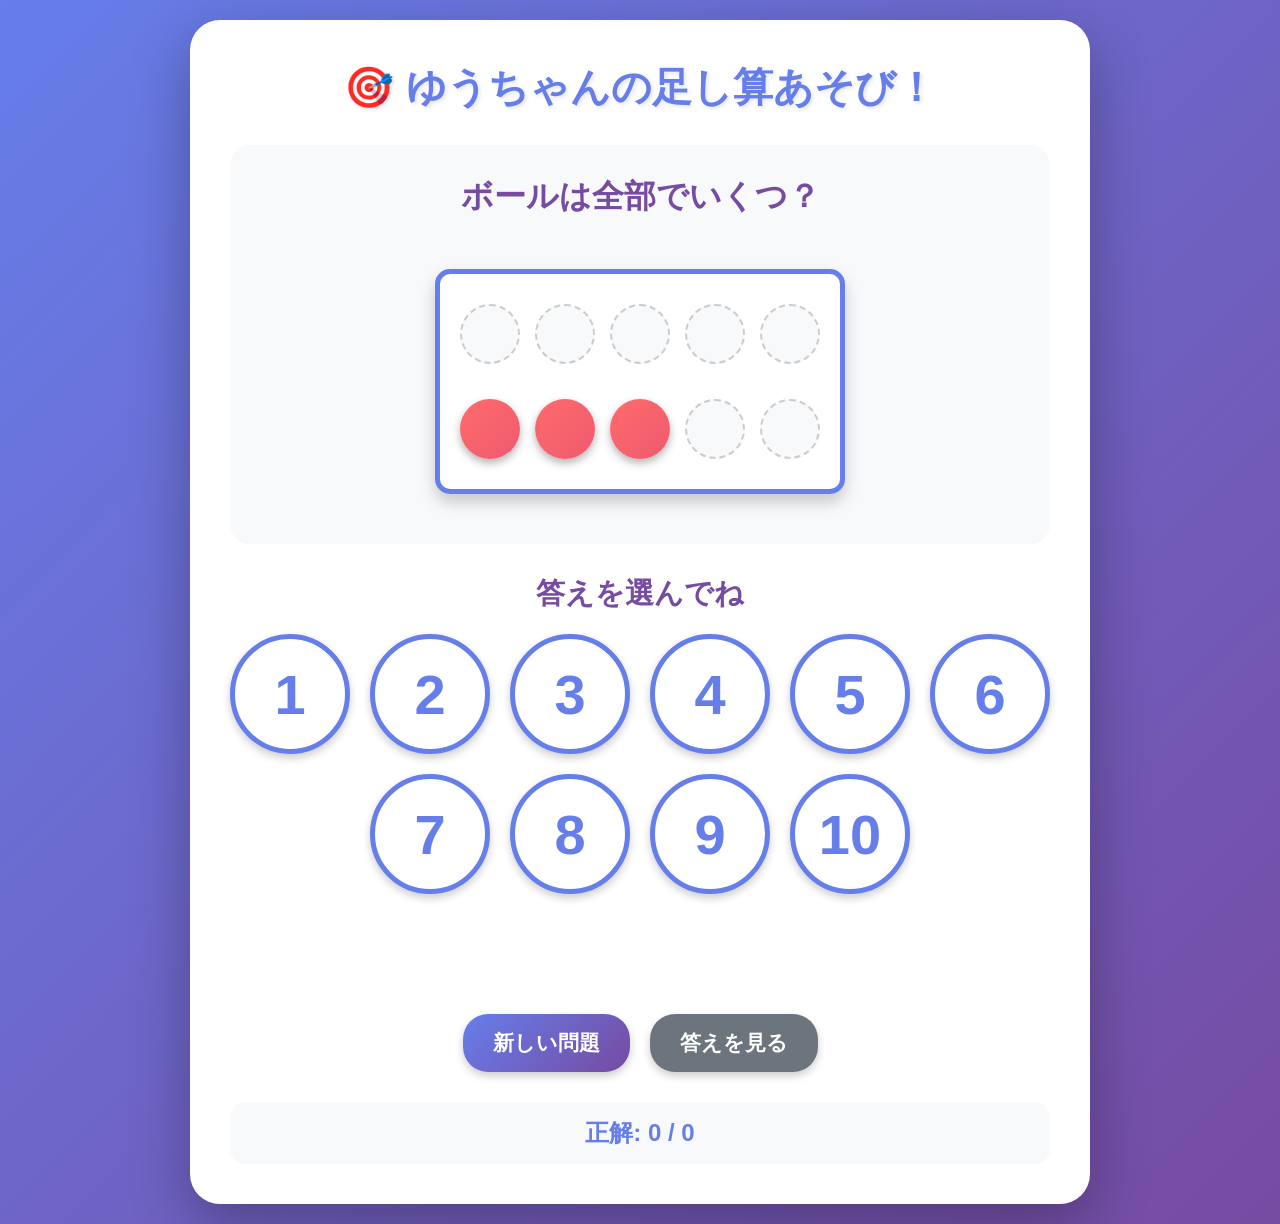
==== index.html @ e551dd6e "Add files via upload" ====
<!DOCTYPE html>
<html lang="ja">
<head>
    <meta charset="UTF-8">
    <meta name="viewport" content="width=device-width, initial-scale=1.0">
    <title>ヌマーカステンで足し算 - ピグマリオン</title>
    <link rel="stylesheet" href="numicon-style.css">
</head>
<body>
    <div class="container">
        <header>
            <h1>🎯 ゆうちゃんの足し算あそび！</h1>
        </header>

        <div class="game-area">
            <div class="question-section">
                <h2>ボールは全部でいくつ？</h2>
                <div class="box-container">
                    <div class="ball-box" id="ballBox">
                        <div class="box-row top-row" id="topRow"></div>
                        <div class="box-row bottom-row" id="bottomRow"></div>
                    </div>
                </div>
            </div>

            <div class="answer-selector">
                <h2>答えを選んでね</h2>
                <div class="number-buttons" id="numberButtons"></div>
            </div>

            <div class="feedback" id="feedback"></div>

            <div class="controls">
                <button class="btn btn-primary" id="newQuestionBtn">新しい問題</button>
                <button class="btn btn-secondary" id="showAnswerBtn">答えを見る</button>
            </div>

            <div class="score">
                <p>正解: <span id="correctCount">0</span> / <span id="totalCount">0</span></p>
            </div>
        </div>
    </div>

    <script src="numicon-script.js"></script>
</body>
</html>
---- numicon-style.css ----
* {
    margin: 0;
    padding: 0;
    box-sizing: border-box;
}

body {
    font-family: 'Comic Sans MS', 'Hiragino Kaku Gothic ProN', 'Hiragino Sans', Meiryo, sans-serif;
    background: linear-gradient(135deg, #667eea 0%, #764ba2 100%);
    min-height: 100vh;
    display: flex;
    justify-content: center;
    align-items: center;
    padding: 20px;
}

.container {
    background: white;
    border-radius: 30px;
    box-shadow: 0 20px 60px rgba(0, 0, 0, 0.3);
    max-width: 900px;
    width: 100%;
    padding: 40px;
}

header {
    text-align: center;
    margin-bottom: 30px;
}

header h1 {
    color: #667eea;
    font-size: 2.5em;
    text-shadow: 2px 2px 4px rgba(0, 0, 0, 0.1);
}

.game-area {
    display: flex;
    flex-direction: column;
    gap: 30px;
}

.question-section {
    background: #f8f9fa;
    border-radius: 20px;
    padding: 30px;
    text-align: center;
}

.question-section h2 {
    color: #764ba2;
    margin-bottom: 30px;
    font-size: 2em;
}

.box-container {
    display: flex;
    justify-content: center;
    align-items: center;
    padding: 20px;
}

.ball-box {
    background: #fff;
    border: 5px solid #667eea;
    border-radius: 15px;
    padding: 20px;
    box-shadow: 0 8px 16px rgba(0, 0, 0, 0.2);
    display: flex;
    flex-direction: column;
    gap: 15px;
}

.box-row {
    display: flex;
    gap: 15px;
    justify-content: center;
    align-items: center;
    min-height: 80px;
}

.ball {
    width: 60px;
    height: 60px;
    border-radius: 50%;
    background: linear-gradient(135deg, #ff6b6b 0%, #ee5a6f 100%);
    box-shadow: 0 4px 8px rgba(0, 0, 0, 0.3);
    animation: ballAppear 0.5s ease;
}

@keyframes ballAppear {
    from {
        opacity: 0;
        transform: scale(0);
    }
    to {
        opacity: 1;
        transform: scale(1);
    }
}

.empty-slot {
    width: 60px;
    height: 60px;
    border-radius: 50%;
    border: 2px dashed #ccc;
    background: #f8f9fa;
}

.answer-selector {
    text-align: center;
}

.answer-selector h2 {
    color: #764ba2;
    margin-bottom: 20px;
    font-size: 1.8em;
}

.number-buttons {
    display: flex;
    justify-content: center;
    gap: 20px;
    flex-wrap: wrap;
}

.number-button {
    width: 120px;
    height: 120px;
    border-radius: 50%;
    border: 5px solid #667eea;
    background: white;
    color: #667eea;
    font-size: 3.5em;
    font-weight: bold;
    cursor: pointer;
    transition: all 0.3s ease;
    display: flex;
    justify-content: center;
    align-items: center;
    box-shadow: 0 4px 8px rgba(0, 0, 0, 0.2);
    touch-action: manipulation;
    -webkit-tap-highlight-color: transparent;
}

.number-button:hover {
    transform: scale(1.15);
    background: #667eea;
    color: white;
    box-shadow: 0 6px 12px rgba(102, 126, 234, 0.4);
}

.number-button.correct {
    background: #28a745;
    border-color: #28a745;
    color: white;
    animation: correctPulse 0.6s ease;
}

.number-button.incorrect {
    background: #dc3545;
    border-color: #dc3545;
    color: white;
    animation: incorrectShake 0.5s ease;
}

@keyframes correctPulse {
    0%, 100% { transform: scale(1); }
    50% { transform: scale(1.2); }
}

@keyframes incorrectShake {
    0%, 100% { transform: translateX(0); }
    25% { transform: translateX(-10px); }
    75% { transform: translateX(10px); }
}

.feedback {
    text-align: center;
    min-height: 60px;
    font-size: 2em;
    font-weight: bold;
    padding: 20px;
    border-radius: 15px;
    transition: all 0.3s ease;
}

.feedback.correct {
    background: #d4edda;
    color: #155724;
    animation: fadeIn 0.3s ease;
}

.feedback.incorrect {
    background: #f8d7da;
    color: #721c24;
    animation: fadeIn 0.3s ease;
}

.feedback.hidden {
    opacity: 0;
    visibility: hidden;
}

@keyframes fadeIn {
    from {
        opacity: 0;
        transform: translateY(-10px);
    }
    to {
        opacity: 1;
        transform: translateY(0);
    }
}

.controls {
    display: flex;
    justify-content: center;
    gap: 20px;
    flex-wrap: wrap;
}

.btn {
    padding: 15px 30px;
    font-size: 1.3em;
    border: none;
    border-radius: 25px;
    cursor: pointer;
    font-weight: bold;
    transition: all 0.3s ease;
    font-family: inherit;
    box-shadow: 0 4px 8px rgba(0, 0, 0, 0.2);
}

.btn-primary {
    background: linear-gradient(135deg, #667eea 0%, #764ba2 100%);
    color: white;
}

.btn-primary:hover {
    transform: translateY(-2px);
    box-shadow: 0 6px 12px rgba(0, 0, 0, 0.3);
}

.btn-primary:active {
    transform: translateY(0);
}

.btn-secondary {
    background: #6c757d;
    color: white;
}

.btn-secondary:hover {
    background: #5a6268;
    transform: translateY(-2px);
    box-shadow: 0 6px 12px rgba(0, 0, 0, 0.3);
}

.score {
    text-align: center;
    font-size: 1.5em;
    color: #667eea;
    font-weight: bold;
    padding: 15px;
    background: #f8f9fa;
    border-radius: 15px;
}

/* レスポンシブデザイン */
@media (max-width: 768px) {
    header h1 {
        font-size: 1.8em;
    }

    .ball {
        width: 50px;
        height: 50px;
    }

    .empty-slot {
        width: 50px;
        height: 50px;
    }

    .number-button {
        width: 90px;
        height: 90px;
        font-size: 2.5em;
        border-width: 4px;
    }

    .btn {
        font-size: 1.1em;
        padding: 12px 24px;
    }
}
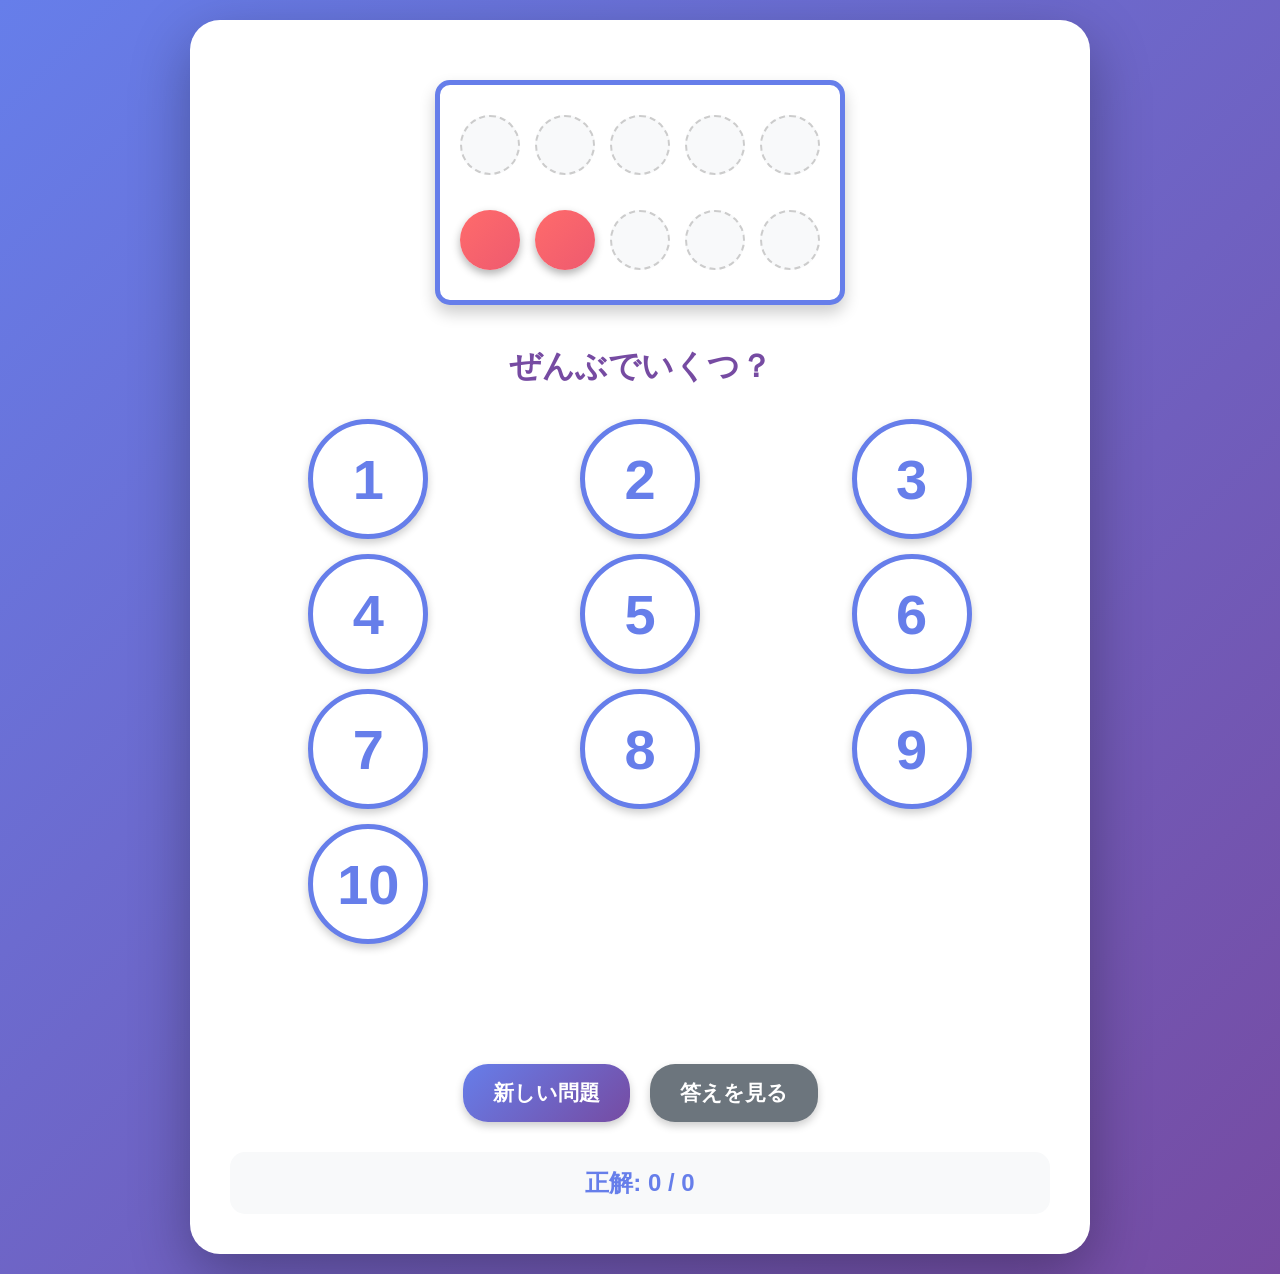
==== commit 3e8ad141: "Add files via upload" ====
--- a/index.html
+++ b/index.html
@@ -8,23 +8,18 @@
 </head>
 <body>
     <div class="container">
-        <header>
-            <h1>🎯 ゆうちゃんの足し算あそび！</h1>
-        </header>
-
         <div class="game-area">
             <div class="question-section">
-                <h2>ボールは全部でいくつ？</h2>
                 <div class="box-container">
                     <div class="ball-box" id="ballBox">
                         <div class="box-row top-row" id="topRow"></div>
                         <div class="box-row bottom-row" id="bottomRow"></div>
                     </div>
                 </div>
+                <h2 class="question-text">ぜんぶでいくつ？</h2>
             </div>
 
             <div class="answer-selector">
-                <h2>答えを選んでね</h2>
                 <div class="number-buttons" id="numberButtons"></div>
             </div>
 
--- a/numicon-style.css
+++ b/numicon-style.css
@@ -23,17 +23,6 @@
     padding: 40px;
 }
 
-header {
-    text-align: center;
-    margin-bottom: 30px;
-}
-
-header h1 {
-    color: #667eea;
-    font-size: 2.5em;
-    text-shadow: 2px 2px 4px rgba(0, 0, 0, 0.1);
-}
-
 .game-area {
     display: flex;
     flex-direction: column;
@@ -41,16 +30,14 @@
 }
 
 .question-section {
-    background: #f8f9fa;
-    border-radius: 20px;
-    padding: 30px;
     text-align: center;
 }
 
-.question-section h2 {
+.question-text {
     color: #764ba2;
-    margin-bottom: 30px;
+    margin-top: 20px;
     font-size: 2em;
+    font-weight: bold;
 }
 
 .box-container {
@@ -111,21 +98,18 @@
     text-align: center;
 }
 
-.answer-selector h2 {
-    color: #764ba2;
-    margin-bottom: 20px;
-    font-size: 1.8em;
-}
-
 .number-buttons {
-    display: flex;
-    justify-content: center;
-    gap: 20px;
-    flex-wrap: wrap;
+    display: grid;
+    grid-template-columns: repeat(3, 1fr);
+    gap: 15px;
+    max-width: 100%;
+    margin: 0 auto;
+    padding: 0 10px;
 }
 
 .number-button {
-    width: 120px;
+    width: 100%;
+    max-width: 120px;
     height: 120px;
     border-radius: 50%;
     border: 5px solid #667eea;
@@ -141,6 +125,8 @@
     box-shadow: 0 4px 8px rgba(0, 0, 0, 0.2);
     touch-action: manipulation;
     -webkit-tap-highlight-color: transparent;
+    aspect-ratio: 1;
+    margin: 0 auto;
 }
 
 .number-button:hover {
@@ -269,8 +255,9 @@
 
 /* レスポンシブデザイン */
 @media (max-width: 768px) {
-    header h1 {
-        font-size: 1.8em;
+    .container {
+        padding: 20px;
+        border-radius: 20px;
     }
 
     .ball {
@@ -283,15 +270,72 @@
         height: 50px;
     }
 
+    .question-text {
+        font-size: 1.5em;
+        margin-top: 15px;
+    }
+
+    .number-buttons {
+        grid-template-columns: repeat(3, 1fr);
+        gap: 10px;
+        padding: 0 5px;
+    }
+
     .number-button {
-        width: 90px;
-        height: 90px;
+        width: 100%;
+        max-width: 100px;
+        height: 100px;
         font-size: 2.5em;
         border-width: 4px;
+        aspect-ratio: 1;
     }
 
     .btn {
         font-size: 1.1em;
         padding: 12px 24px;
     }
-}
+
+    .ball-box {
+        padding: 15px;
+    }
+
+    .box-row {
+        gap: 10px;
+        min-height: 70px;
+    }
+}
+
+/* iPhone縦画面用の最適化 */
+@media (max-width: 480px) and (orientation: portrait) {
+    .container {
+        padding: 15px;
+        border-radius: 15px;
+    }
+
+    .number-buttons {
+        grid-template-columns: repeat(3, 1fr);
+        gap: 8px;
+    }
+
+    .number-button {
+        width: 100%;
+        height: auto;
+        aspect-ratio: 1;
+        font-size: 2.2em;
+        padding: 0;
+    }
+
+    .question-text {
+        font-size: 1.3em;
+        margin-top: 10px;
+    }
+
+    .ball-box {
+        padding: 10px;
+    }
+
+    .ball, .empty-slot {
+        width: 45px;
+        height: 45px;
+    }
+}
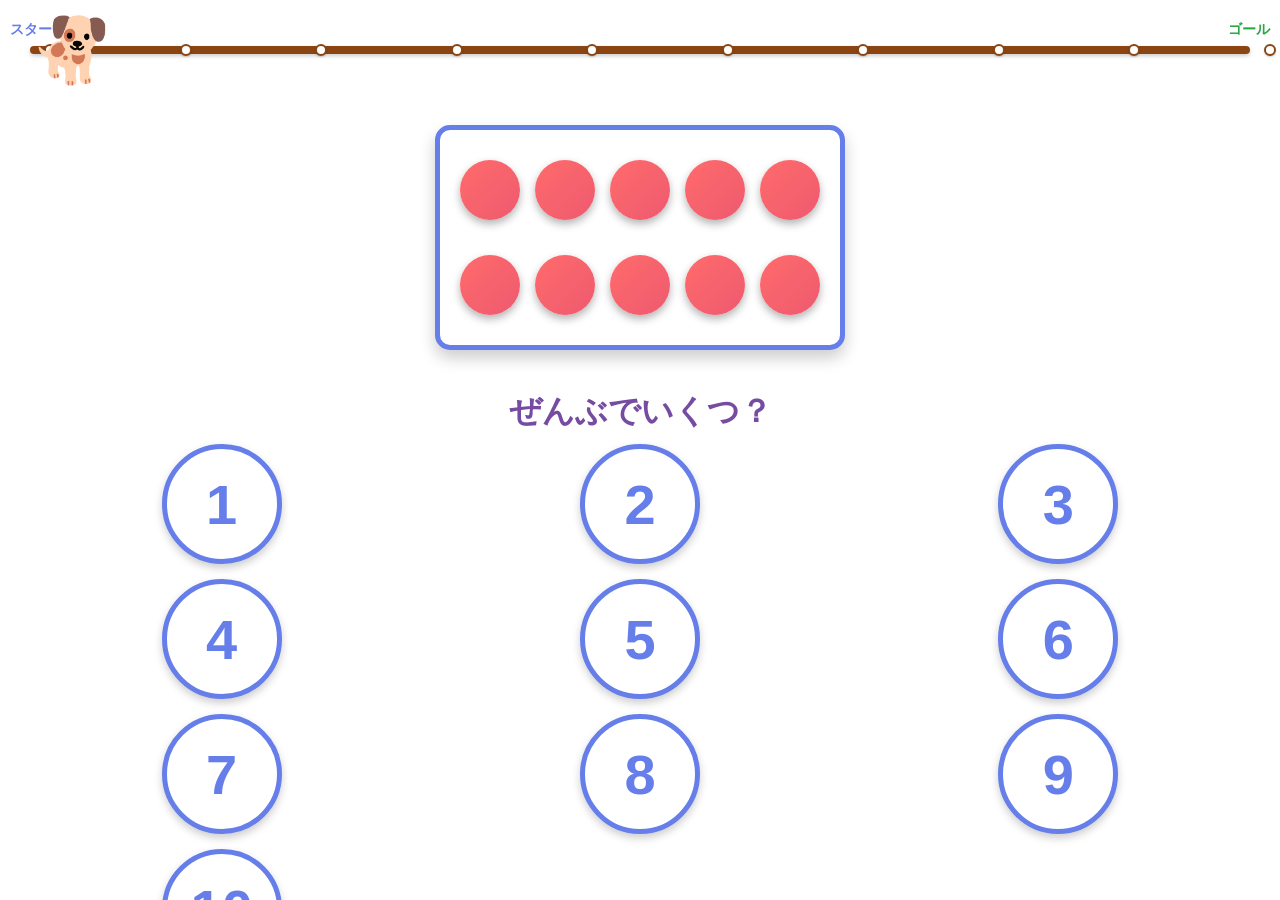
==== commit a4629693: "Add files via upload" ====
--- a/index.html
+++ b/index.html
@@ -10,6 +10,13 @@
     <div class="container">
         <div class="game-area">
             <div class="question-section">
+                <div class="progress-track" id="progressTrack">
+                    <div class="road"></div>
+                    <div class="road-markers" id="roadMarkers"></div>
+                    <div class="start-label">スタート</div>
+                    <div class="goal-label">ゴール</div>
+                    <div class="dog" id="dog">🐕</div>
+                </div>
                 <div class="box-container">
                     <div class="ball-box" id="ballBox">
                         <div class="box-row top-row" id="topRow"></div>
@@ -25,6 +32,11 @@
 
             <div class="feedback" id="feedback"></div>
 
+            <div class="completion-screen" id="completionScreen" style="display: none;">
+                <div class="completion-message" id="completionMessage"></div>
+                <button class="btn btn-primary" id="reviewBtn">復習テスト開始</button>
+            </div>
+
             <div class="controls">
                 <button class="btn btn-primary" id="newQuestionBtn">新しい問題</button>
                 <button class="btn btn-secondary" id="showAnswerBtn">答えを見る</button>
--- a/numicon-style.css
+++ b/numicon-style.css
@@ -7,30 +7,120 @@
 body {
     font-family: 'Comic Sans MS', 'Hiragino Kaku Gothic ProN', 'Hiragino Sans', Meiryo, sans-serif;
     background: linear-gradient(135deg, #667eea 0%, #764ba2 100%);
-    min-height: 100vh;
+    height: 100vh;
     display: flex;
     justify-content: center;
     align-items: center;
-    padding: 20px;
+    padding: 0;
+    overflow: hidden;
 }
 
 .container {
     background: white;
-    border-radius: 30px;
-    box-shadow: 0 20px 60px rgba(0, 0, 0, 0.3);
-    max-width: 900px;
+    border-radius: 0;
+    box-shadow: none;
+    max-width: 100%;
     width: 100%;
-    padding: 40px;
+    height: 100vh;
+    padding: 10px;
+    overflow-y: auto;
+    -webkit-overflow-scrolling: touch;
 }
 
 .game-area {
     display: flex;
     flex-direction: column;
-    gap: 30px;
+    gap: 10px;
+    height: 100%;
+    justify-content: flex-start;
 }
 
 .question-section {
     text-align: center;
+}
+
+.progress-track {
+    position: relative;
+    width: 100%;
+    height: 80px;
+    margin-bottom: 15px;
+    padding: 0 20px;
+}
+
+.road {
+    position: absolute;
+    top: 50%;
+    left: 20px;
+    right: 20px;
+    height: 8px;
+    background: #8B4513;
+    border-radius: 4px;
+    transform: translateY(-50%);
+    box-shadow: 0 2px 4px rgba(0, 0, 0, 0.2);
+}
+
+.road-markers {
+    position: absolute;
+    top: 50%;
+    left: 20px;
+    right: 20px;
+    height: 8px;
+    transform: translateY(-50%);
+    pointer-events: none;
+}
+
+.road-marker {
+    position: absolute;
+    top: 50%;
+    width: 12px;
+    height: 12px;
+    background: white;
+    border: 2px solid #8B4513;
+    border-radius: 50%;
+    transform: translate(-50%, -50%);
+    box-shadow: 0 1px 2px rgba(0, 0, 0, 0.2);
+}
+
+.start-label {
+    position: absolute;
+    left: 0;
+    top: 10px;
+    font-size: 0.9em;
+    color: #667eea;
+    font-weight: bold;
+}
+
+.goal-label {
+    position: absolute;
+    right: 0;
+    top: 10px;
+    font-size: 0.9em;
+    color: #28a745;
+    font-weight: bold;
+}
+
+.dog {
+    position: absolute;
+    top: 50%;
+    left: 20px;
+    font-size: 4em;
+    transform: translateY(-50%) scaleX(-1);
+    transition: left 0.5s ease;
+    animation: dogRun 0.6s infinite;
+    z-index: 10;
+    display: inline-block;
+}
+
+@keyframes dogRun {
+    0%, 100% {
+        transform: translateY(-50%) scaleX(-1) rotate(0deg);
+    }
+    25% {
+        transform: translateY(-50%) scaleX(-1) rotate(8deg);
+    }
+    75% {
+        transform: translateY(-50%) scaleX(-1) rotate(-8deg);
+    }
 }
 
 .question-text {
@@ -162,48 +252,109 @@
 }
 
 .feedback {
+    position: fixed;
+    top: 50%;
+    left: 50%;
+    transform: translate(-50%, -50%);
     text-align: center;
-    min-height: 60px;
-    font-size: 2em;
+    font-size: 4em;
     font-weight: bold;
-    padding: 20px;
-    border-radius: 15px;
+    padding: 30px 60px;
+    border-radius: 20px;
+    z-index: 1000;
     transition: all 0.3s ease;
+    box-shadow: 0 10px 30px rgba(0, 0, 0, 0.3);
+    pointer-events: none;
 }
 
 .feedback.correct {
-    background: #d4edda;
-    color: #155724;
-    animation: fadeIn 0.3s ease;
+    background: transparent !important;
+    padding: 0 !important;
+    border-radius: 0 !important;
+    box-shadow: none !important;
+    border: none !important;
+    animation: correctPopup 0.5s ease;
+    display: flex;
+    justify-content: center;
+    align-items: center;
+}
+
+.circle-mark {
+    width: 400px;
+    height: 400px;
+    border: 30px solid #28a745;
+    border-radius: 50%;
+    background: transparent;
+    box-shadow: 0 0 30px rgba(40, 167, 69, 0.6);
+    animation: circleAppear 0.5s ease;
+}
+
+@keyframes circleAppear {
+    0% {
+        transform: scale(0.3);
+        opacity: 0;
+    }
+    50% {
+        transform: scale(1.1);
+    }
+    100% {
+        transform: scale(1);
+        opacity: 1;
+    }
 }
 
 .feedback.incorrect {
     background: #f8d7da;
     color: #721c24;
+    animation: incorrectPopup 0.5s ease;
+}
+
+.feedback.show-answer {
+    background: #d4edda;
+    color: #155724;
+    font-size: 2em;
+    padding: 20px 40px;
+    border-radius: 15px;
+    box-shadow: 0 10px 30px rgba(0, 0, 0, 0.3);
     animation: fadeIn 0.3s ease;
 }
 
 .feedback.hidden {
     opacity: 0;
     visibility: hidden;
-}
-
-@keyframes fadeIn {
-    from {
+    transform: translate(-50%, -50%) scale(0.8);
+}
+
+@keyframes correctPopup {
+    0% {
         opacity: 0;
-        transform: translateY(-10px);
-    }
-    to {
+        transform: translate(-50%, -50%) scale(0.3);
+    }
+    50% {
+        transform: translate(-50%, -50%) scale(1.2);
+    }
+    100% {
         opacity: 1;
-        transform: translateY(0);
+        transform: translate(-50%, -50%) scale(1);
+    }
+}
+
+@keyframes incorrectPopup {
+    0% {
+        opacity: 0;
+        transform: translate(-50%, -50%) scale(0.5);
+    }
+    50% {
+        transform: translate(-50%, -50%) scale(1.1);
+    }
+    100% {
+        opacity: 1;
+        transform: translate(-50%, -50%) scale(1);
     }
 }
 
 .controls {
-    display: flex;
-    justify-content: center;
-    gap: 20px;
-    flex-wrap: wrap;
+    display: none;
 }
 
 .btn {
@@ -244,13 +395,51 @@
 }
 
 .score {
+    display: none;
+}
+
+.completion-screen {
     text-align: center;
+    padding: 40px 20px;
+}
+
+.completion-message {
+    font-size: 2.5em;
+    font-weight: bold;
+    color: #667eea;
+    margin-bottom: 30px;
+    line-height: 1.5;
+}
+
+.encouragement {
+    display: block;
+    font-size: 0.8em;
+    color: #764ba2;
+    margin-top: 15px;
+    font-weight: normal;
+}
+
+#reviewBtn {
     font-size: 1.5em;
-    color: #667eea;
-    font-weight: bold;
-    padding: 15px;
-    background: #f8f9fa;
-    border-radius: 15px;
+    padding: 20px 40px;
+    margin-top: 20px;
+}
+
+@media (max-width: 480px) and (orientation: portrait) {
+    .completion-message {
+        font-size: 1.8em;
+        margin-bottom: 20px;
+    }
+    
+    .encouragement {
+        font-size: 0.7em;
+        margin-top: 10px;
+    }
+    
+    #reviewBtn {
+        font-size: 1.2em;
+        padding: 15px 30px;
+    }
 }
 
 /* レスポンシブデザイン */
@@ -307,35 +496,174 @@
 
 /* iPhone縦画面用の最適化 */
 @media (max-width: 480px) and (orientation: portrait) {
+    body {
+        padding: 0;
+    }
+
     .container {
-        padding: 15px;
-        border-radius: 15px;
+        padding: 5px;
+        border-radius: 0;
+        height: 100vh;
+        max-height: 100vh;
+        overflow: hidden;
+    }
+
+    .game-area {
+        gap: 4px;
+        height: 100%;
+        justify-content: space-between;
+    }
+
+    .question-section {
+        flex-shrink: 0;
+    }
+
+    .progress-track {
+        height: 50px;
+        margin-bottom: 4px;
+        padding: 0 15px;
+    }
+    
+    .dog {
+        font-size: 2.2em;
+    }
+    
+    .start-label, .goal-label {
+        font-size: 0.7em;
+        top: 5px;
+    }
+    
+    .road {
+        height: 5px;
+    }
+    
+    .road-marker {
+        width: 8px;
+        height: 8px;
+        border-width: 1px;
+    }
+
+    .box-container {
+        padding: 3px;
+    }
+
+    .ball-box {
+        padding: 6px;
+        gap: 5px;
+    }
+
+    .box-row {
+        gap: 4px;
+        min-height: 40px;
+    }
+
+    .ball, .empty-slot {
+        width: 28px;
+        height: 28px;
+    }
+
+    .question-text {
+        font-size: 0.9em;
+        margin-top: 3px;
+        margin-bottom: 3px;
+    }
+
+    .answer-selector {
+        flex: 1;
+        display: flex;
+        flex-direction: column;
+        justify-content: center;
+        min-height: 0;
+        max-height: calc(100vh - 250px);
     }
 
     .number-buttons {
         grid-template-columns: repeat(3, 1fr);
-        gap: 8px;
+        gap: 4px;
+        padding: 0 3px;
+        flex: 1;
+        align-content: center;
+        max-height: 100%;
     }
 
     .number-button {
         width: 100%;
+        max-width: none;
         height: auto;
         aspect-ratio: 1;
-        font-size: 2.2em;
+        font-size: 1.5em;
+        border-width: 2px;
         padding: 0;
     }
 
+    .feedback.correct {
+        padding: 0;
+    }
+    
+    .circle-mark {
+        width: 200px;
+        height: 200px;
+        border-width: 20px;
+    }
+    
+    .feedback.incorrect {
+        font-size: 2.5em;
+        padding: 15px 30px;
+        border-radius: 12px;
+    }
+}
+
+/* より小さなiPhone用 */
+@media (max-width: 375px) and (orientation: portrait) {
+    .progress-track {
+        height: 45px;
+        margin-bottom: 4px;
+    }
+    
+    .dog {
+        font-size: 2em;
+    }
+    
+    .ball, .empty-slot {
+        width: 25px;
+        height: 25px;
+    }
+
+    .ball-box {
+        padding: 5px;
+        gap: 4px;
+    }
+
+    .box-row {
+        gap: 4px;
+        min-height: 35px;
+    }
+
     .question-text {
-        font-size: 1.3em;
-        margin-top: 10px;
-    }
-
-    .ball-box {
-        padding: 10px;
-    }
-
-    .ball, .empty-slot {
-        width: 45px;
-        height: 45px;
-    }
-}
+        font-size: 0.85em;
+        margin-top: 2px;
+        margin-bottom: 2px;
+    }
+
+    .number-button {
+        font-size: 1.4em;
+    }
+
+    .number-buttons {
+        gap: 3px;
+    }
+    
+    .answer-selector {
+        max-height: calc(100vh - 230px);
+    }
+    
+    .feedback.correct .circle-mark {
+        width: 180px;
+        height: 180px;
+        border-width: 18px;
+    }
+    
+    .answer-selector {
+        max-height: calc(100vh - 230px);
+    }
+}
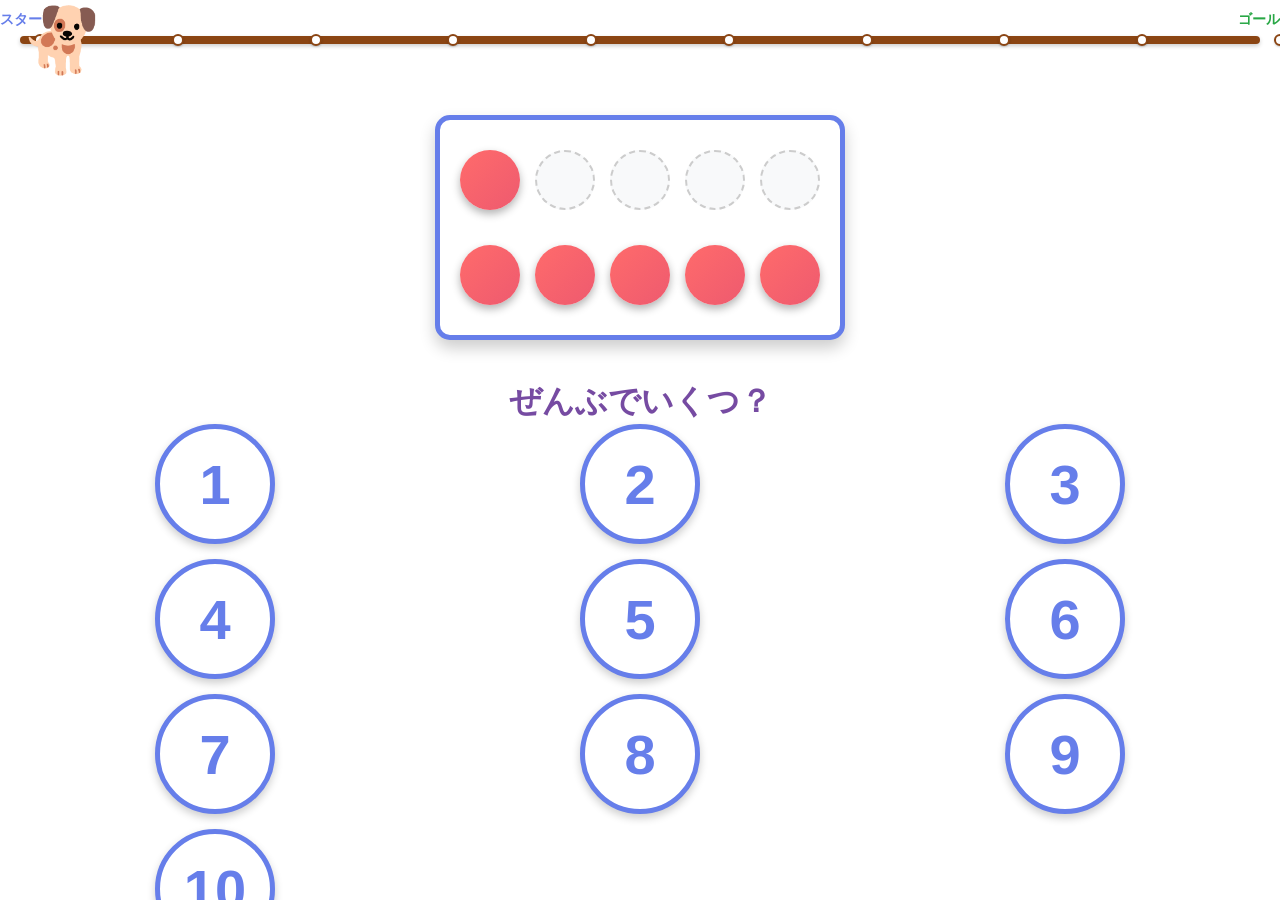
==== commit 37985054: "Add files via upload" ====
--- a/index.html
+++ b/index.html
@@ -2,7 +2,7 @@
 <html lang="ja">
 <head>
     <meta charset="UTF-8">
-    <meta name="viewport" content="width=device-width, initial-scale=1.0">
+    <meta name="viewport" content="width=device-width, initial-scale=1.0, maximum-scale=1.0, user-scalable=no, viewport-fit=cover">
     <title>ヌマーカステンで足し算 - ピグマリオン</title>
     <link rel="stylesheet" href="numicon-style.css">
 </head>
--- a/numicon-style.css
+++ b/numicon-style.css
@@ -8,11 +8,14 @@
     font-family: 'Comic Sans MS', 'Hiragino Kaku Gothic ProN', 'Hiragino Sans', Meiryo, sans-serif;
     background: linear-gradient(135deg, #667eea 0%, #764ba2 100%);
     height: 100vh;
+    height: 100dvh; /* 動的ビューポート高さ */
     display: flex;
     justify-content: center;
     align-items: center;
     padding: 0;
     overflow: hidden;
+    position: fixed;
+    width: 100%;
 }
 
 .container {
@@ -22,17 +25,20 @@
     max-width: 100%;
     width: 100%;
     height: 100vh;
-    padding: 10px;
-    overflow-y: auto;
-    -webkit-overflow-scrolling: touch;
+    height: 100dvh; /* 動的ビューポート高さ */
+    padding: 0;
+    overflow: hidden;
+    display: flex;
+    flex-direction: column;
 }
 
 .game-area {
     display: flex;
     flex-direction: column;
-    gap: 10px;
+    gap: 0;
     height: 100%;
-    justify-content: flex-start;
+    justify-content: space-between;
+    overflow: hidden;
 }
 
 .question-section {
@@ -498,74 +504,86 @@
 @media (max-width: 480px) and (orientation: portrait) {
     body {
         padding: 0;
+        height: 100dvh;
+        position: fixed;
+        width: 100%;
+        overflow: hidden;
     }
 
     .container {
-        padding: 5px;
+        padding: 0;
         border-radius: 0;
         height: 100vh;
+        height: 100dvh;
         max-height: 100vh;
+        max-height: 100dvh;
         overflow: hidden;
+        display: flex;
+        flex-direction: column;
     }
 
     .game-area {
-        gap: 4px;
+        gap: 0;
         height: 100%;
         justify-content: space-between;
+        padding: 3px;
+        box-sizing: border-box;
+        overflow: hidden;
     }
 
     .question-section {
         flex-shrink: 0;
+        padding: 2px 0;
     }
 
     .progress-track {
-        height: 50px;
-        margin-bottom: 4px;
-        padding: 0 15px;
+        height: 45px;
+        margin-bottom: 2px;
+        padding: 0 10px;
     }
     
     .dog {
-        font-size: 2.2em;
+        font-size: 2em;
     }
     
     .start-label, .goal-label {
-        font-size: 0.7em;
-        top: 5px;
+        font-size: 0.65em;
+        top: 3px;
     }
     
     .road {
-        height: 5px;
+        height: 4px;
     }
     
     .road-marker {
-        width: 8px;
-        height: 8px;
+        width: 7px;
+        height: 7px;
         border-width: 1px;
     }
 
     .box-container {
-        padding: 3px;
+        padding: 2px;
     }
 
     .ball-box {
-        padding: 6px;
-        gap: 5px;
+        padding: 5px;
+        gap: 4px;
     }
 
     .box-row {
-        gap: 4px;
-        min-height: 40px;
+        gap: 3px;
+        min-height: 35px;
     }
 
     .ball, .empty-slot {
-        width: 28px;
-        height: 28px;
+        width: 25px;
+        height: 25px;
     }
 
     .question-text {
-        font-size: 0.9em;
-        margin-top: 3px;
-        margin-bottom: 3px;
+        font-size: 0.85em;
+        margin-top: 2px;
+        margin-bottom: 2px;
     }
 
     .answer-selector {
@@ -574,16 +592,18 @@
         flex-direction: column;
         justify-content: center;
         min-height: 0;
-        max-height: calc(100vh - 250px);
+        overflow: hidden;
+        padding: 2px 0;
     }
 
     .number-buttons {
         grid-template-columns: repeat(3, 1fr);
-        gap: 4px;
-        padding: 0 3px;
+        gap: 3px;
+        padding: 0 2px;
         flex: 1;
         align-content: center;
         max-height: 100%;
+        overflow: hidden;
     }
 
     .number-button {
@@ -591,79 +611,108 @@
         max-width: none;
         height: auto;
         aspect-ratio: 1;
-        font-size: 1.5em;
+        font-size: 1.4em;
         border-width: 2px;
         padding: 0;
     }
 
+    .feedback {
+        position: fixed;
+        top: 50%;
+        left: 50%;
+        transform: translate(-50%, -50%);
+    }
+
     .feedback.correct {
         padding: 0;
     }
     
     .circle-mark {
-        width: 200px;
-        height: 200px;
-        border-width: 20px;
+        width: 150px;
+        height: 150px;
+        border-width: 15px;
     }
     
     .feedback.incorrect {
-        font-size: 2.5em;
-        padding: 15px 30px;
-        border-radius: 12px;
+        font-size: 1.6em;
+        padding: 10px 20px;
+        border-radius: 8px;
+    }
+    
+    .feedback.show-answer {
+        font-size: 1.2em;
+        padding: 12px 20px;
     }
 }
 
 /* より小さなiPhone用 */
 @media (max-width: 375px) and (orientation: portrait) {
     .progress-track {
-        height: 45px;
-        margin-bottom: 4px;
+        height: 35px;
+        margin-bottom: 1px;
+        padding: 0 6px;
     }
     
     .dog {
-        font-size: 2em;
+        font-size: 1.6em;
+    }
+    
+    .start-label, .goal-label {
+        font-size: 0.55em;
+        top: 1px;
+    }
+    
+    .road {
+        height: 3px;
+    }
+    
+    .road-marker {
+        width: 5px;
+        height: 5px;
     }
     
     .ball, .empty-slot {
-        width: 25px;
-        height: 25px;
+        width: 20px;
+        height: 20px;
     }
 
     .ball-box {
-        padding: 5px;
-        gap: 4px;
+        padding: 3px;
+        gap: 2px;
     }
 
     .box-row {
-        gap: 4px;
-        min-height: 35px;
+        gap: 2px;
+        min-height: 28px;
     }
 
     .question-text {
-        font-size: 0.85em;
-        margin-top: 2px;
-        margin-bottom: 2px;
+        font-size: 0.7em;
+        margin-top: 1px;
+        margin-bottom: 1px;
     }
 
     .number-button {
+        font-size: 1.1em;
+    }
+
+    .number-buttons {
+        gap: 2px;
+    }
+    
+    .circle-mark {
+        width: 130px;
+        height: 130px;
+        border-width: 13px;
+    }
+    
+    .feedback.incorrect {
         font-size: 1.4em;
-    }
-
-    .number-buttons {
-        gap: 3px;
-    }
-    
-    .answer-selector {
-        max-height: calc(100vh - 230px);
-    }
-    
-    .feedback.correct .circle-mark {
-        width: 180px;
-        height: 180px;
-        border-width: 18px;
-    }
-    
-    .answer-selector {
-        max-height: calc(100vh - 230px);
-    }
-}
+        padding: 8px 18px;
+    }
+    
+    .feedback.show-answer {
+        font-size: 1.1em;
+        padding: 10px 18px;
+    }
+}
